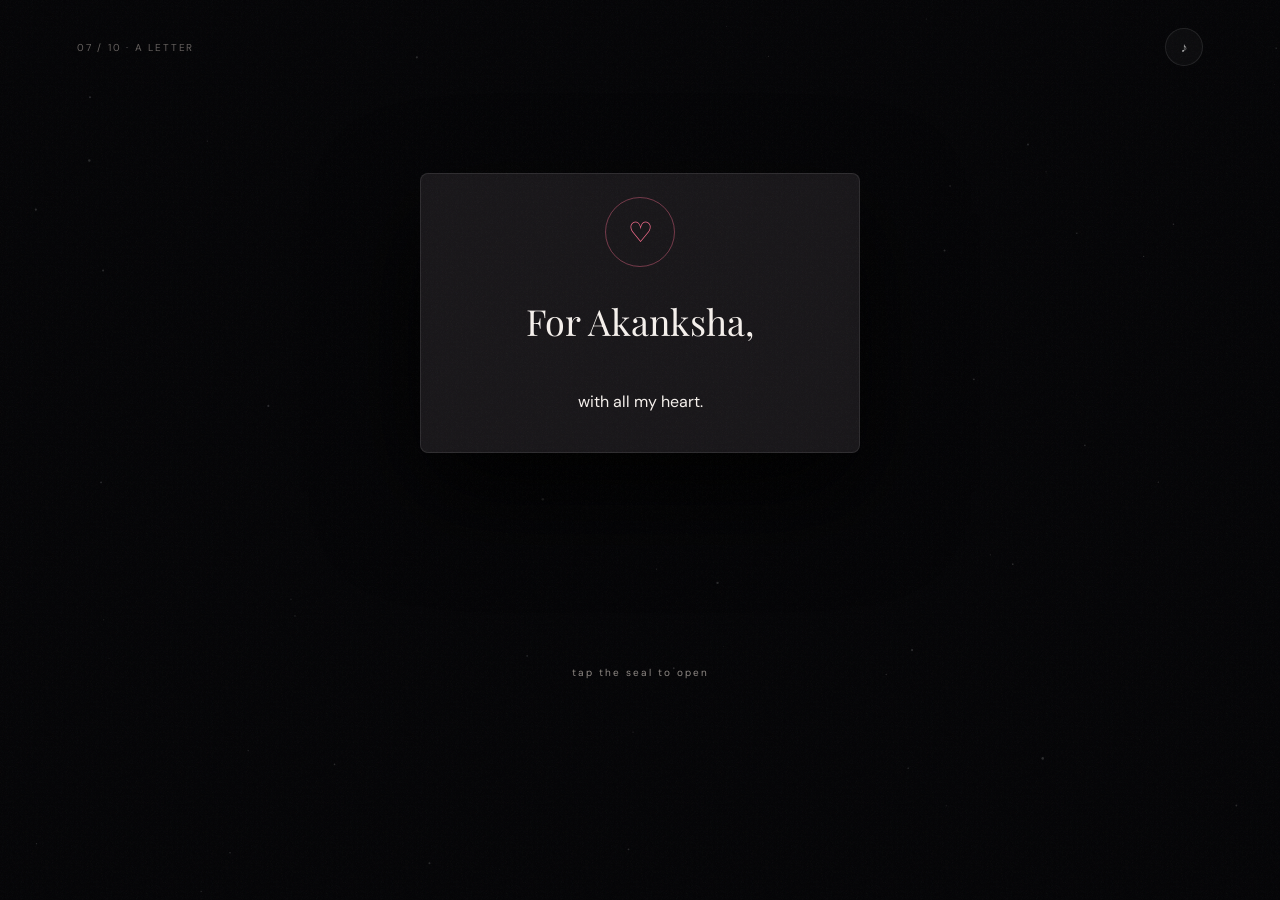
==== letter.html @ b747b957 "Add files via upload" ====
<!doctype html><html><head><meta charset="utf-8"><meta name="viewport" content="width=device-width,initial-scale=1"><title>A Letter For Akanksha</title><link rel="stylesheet" href="assets/styles.css"></head><body data-page="letter"><canvas id="fx"></canvas><div class="grain"></div><main class="page"><nav>07 / 10 · A LETTER <button data-sound>♪</button></nav><section id="envelope" class="envelope"><div><div class="seal" id="open">♡</div><h2>For Akanksha,</h2><p>with all my heart.</p></div><small>tap the seal to open</small></section><article id="letter" class="letter"><small>06 OCTOBER 2026 · 22ND BIRTHDAY · 2 YEARS OF US</small><h1>My Akanksha,</h1><div class="letter-body">
<p>Happy 22nd birthday to the person who somehow became one of the most important parts of my life without either of us knowing, on that first ordinary day when I sent you a birthday message on 6 October 2024. When I look back at that day now, it is honestly crazy to think that one small message became the first page of everything we have today. I did not know where that first move would take us. I only knew that I wanted to start a conversation with you. And today, two years later, I am sitting here trying to put two years of memories, feelings, laughter, adventures, arguments, comfort, and love into words — and I already know that no letter can ever be enough.</p>
<p>I still remember our first date at Seawoods Mall on 23 October. There are so many things about that day that I could write about, but the one that always makes me smile is that I made you dance in the mall. Looking back, it feels like such a perfect preview of what our relationship would become: me being a little crazy, you going along with it, and both of us creating a memory that neither of us expected. From there we went to the Chinese Temple, and somehow a simple first date became the beginning of a very long list of places, roads, temples, sunsets, festivals, food stops, and random little moments that now mean so much to me.</p>
<p>We have gone on so many long drives that sometimes I think the road itself became one of our favourite places. I love those moments because we never needed an extraordinary destination to have a good time. Sometimes it was just us, a road ahead, music playing, conversations going nowhere and everywhere, and that comfortable feeling of being together. Those drives taught me that a memory does not have to be a huge event. Sometimes the best memories are the ones where absolutely nothing special is happening — except that you are there.</p>
<p>Then there was the sunset at Marine Drive. There is something about sitting there with someone you love while the sky changes colour and the city keeps moving around you. It makes you stop for a moment. And when I think about that evening, I don't just remember the sunset. I remember how it felt to share it with you. I think that is what you have done to so many ordinary places in my life: you made them personal.</p>
<p>I also can't forget our Ekvira Temple trip in Lonavala and the way that day kept giving us little surprises. On the way back, we stopped at Maple and somehow ended up enjoying free chocolates and snacks like we had discovered treasure. It sounds like such a small thing, but those are exactly the moments I want to keep. The silly ones. The unexpected ones. The ones that would sound completely ordinary if I told someone else, but become special because they happened with you.</p>
<p>Then came Byculla Zoo, another chapter in our growing collection of places. Ambernath Shiv Temple gave us one of my favourite unusual memories — drawing each other's faces on tiny pieces of paper. I don't know how two people can turn a small sheet of paper into something worth remembering years later, but apparently we can. Kala Ghoda Festival in CST became another story, another day of walking around, seeing things, laughing, exploring, and simply being together.</p>
<p>And then I got to be part of your sister's Haldi ceremony in your village. That day was different. It was not just another outing for us. I got to see another part of your world, meet people important to you, and be there for a family celebration. We enjoyed so much, and I remember feeling genuinely happy that I could be included in something that mattered to you and your family. Moments like that make me realise that our story isn't only about dates and trips. It is also about slowly becoming part of each other's worlds.</p>
<p>Gudi Padwa is another memory I hold close. Seeing us both dressed traditionally, visiting temples, and spending that day together felt beautiful in a completely different way. There was something peaceful about it. Looking at those memories now, I realise how much has changed since that first birthday message — and at the same time, how much of the same feeling is still there.</p>
<p>Two years with you have taught me that love is not only about the dramatic moments. It is about the small things that quietly become important. It is remembering a joke that only makes sense to us. It is knowing how the other person reacts to something before they even say it. It is sending a random message. It is laughing at something stupid. It is going for a drive without a perfect plan. It is getting irritated, getting over it, and still choosing each other. It is making plans, changing plans, and sometimes making absolutely no plans at all. It is finding comfort in the presence of one person.</p>
<p>Akanksha, I want you to know that I am proud of the person you are becoming. You are turning 22, and I hope this year gives you more reasons to smile, more opportunities to grow, more adventures than you expect, and the courage to chase everything you want. I hope you never feel like you have to become someone else to be worthy of anything. I hope you always remember how much there is to love about the person you already are.</p>
<p>I also want to thank you. Thank you for the memories. Thank you for the patience. Thank you for the laughter. Thank you for the random conversations and the serious ones. Thank you for every long drive, every temple visit, every sunset, every festival, every food stop, every photo, every silly drawing, every celebration, and every ordinary day that became special simply because you were there. Thank you for being part of these two years of my life.</p>
<p>When we started on 6 October 2024, I couldn't have imagined that two years later I would have this many memories to look back on. And the best part is that I don't want this letter to feel like a conclusion. I don't want these two years to be a finished story. I want them to be the first two chapters of something much, much longer.</p>
<p>I want more sunsets with you. More long drives. More random plans. More festivals. More temples. More food adventures. More photos that we will laugh about years later. More days where we have no idea where we are going and somehow end up somewhere memorable. More birthdays. More celebrations. More ordinary evenings that turn into favourite memories. More versions of us that we haven't met yet.</p>
<p>And if there is one thing I hope you take from this letter, it is this: you matter to me. Not because of one perfect moment, not because of one date, and not because of one photograph. You matter because somewhere between that first message and everything that followed, you became part of the way I see my life. When something funny happens, I want to tell you. When I see something beautiful, I want to share it with you. When I think about places I want to go, I imagine you there. And when I think about the memories I want to make in the future, your name somehow keeps appearing in them.</p>
<p>So today, on your 22nd birthday, I hope you feel loved. I hope you feel celebrated. I hope you look at this little world I made for you and realise that behind every animation, every photo, every word, and every tiny detail is one very simple thought: <strong>I am really glad I made that first move.</strong></p>
<p>Happy 22nd birthday, Akanksha. Happy two years to us. Thank you for being one of the most beautiful chapters of my life so far. And here's to every chapter we haven't written yet.</p>
<p class="signature">Always yours,<br><strong>Yash</strong> ♡</p></div></article><a id="letterNext" class="primary hidden" href="final.html">THERE'S ONE LAST THING →</a></main><script src="assets/app.js"></script></body></html>
---- assets/styles.css ----
@import url('https://fonts.googleapis.com/css2?family=DM+Sans:wght@300;400;500;600&family=Playfair+Display:ital,wght@0,400;1,400;1,500&display=swap');:root{--bg:#050507;--fg:#f6f1ed;--muted:#8f8985;--pink:#ff6f91;--soft:#ffb3c6;--line:#ffffff18}*{box-sizing:border-box}html,body{margin:0;background:var(--bg);color:var(--fg);font-family:DM Sans,sans-serif}body{overflow-x:hidden}.grain{position:fixed;inset:-50%;z-index:20;pointer-events:none;opacity:.045;background-image:url("data:image/svg+xml,%3Csvg xmlns='http://www.w3.org/2000/svg' width='180' height='180'%3E%3Cfilter id='n'%3E%3CfeTurbulence baseFrequency='.8' numOctaves='4'/%3E%3C/filter%3E%3Crect width='100%25' height='100%25' filter='url(%23n)'/%3E%3C/svg%3E")}#fx{position:fixed;inset:0;z-index:0;pointer-events:none}.page{position:relative;z-index:1;min-height:100vh;padding:28px 6vw 90px}.entry{display:grid;place-items:center;text-align:center;overflow:hidden}.entry section{max-width:850px}.entry h1,.center h1{font:400 clamp(65px,11vw,155px)/.86 'Playfair Display';letter-spacing:-.06em;margin:25px 0}.entry h1 span{color:var(--pink)}.entry p,.center>p{color:#aaa;line-height:1.8}.entry small,small{font-size:10px;letter-spacing:.2em;color:var(--muted)}.orb{position:absolute;width:100px;height:100px;border:1px solid #ff6f9166;border-radius:50%;display:grid;place-items:center;color:var(--pink);font-size:30px;box-shadow:0 0 80px #ff6f9120;transform:translateY(-190px);animation:float 4s infinite ease-in-out}.primary{display:inline-flex;align-items:center;justify-content:center;gap:18px;margin-top:22px;padding:15px 22px;border-radius:100px;border:1px solid #ffffff26;background:#ffffff09;color:white;text-decoration:none;font-size:10px;letter-spacing:.16em;transition:.3s;backdrop-filter:blur(10px)}.primary:hover{background:white;color:#050507;transform:translateY(-3px)}.hint{margin-top:20px;color:#555;font-size:10px;letter-spacing:.16em}nav{display:flex;justify-content:space-between;align-items:center;color:#65605e;font-size:10px;letter-spacing:.18em}nav button{width:38px;height:38px;border-radius:50%;background:#ffffff08;border:1px solid var(--line);color:#aaa}.center{text-align:center;max-width:1000px;margin:auto}.tall{min-height:82vh;display:flex;flex-direction:column;justify-content:center;align-items:center}.center em{color:var(--soft)}.date{margin:30px 0;width:310px;padding:25px;border:1px solid var(--line);border-radius:20px;background:#ffffff06;display:grid;gap:7px}.date b{font:80px/1 'Playfair Display'}.date strong{font-size:10px;letter-spacing:.2em}.timeline{max-width:850px;margin:auto;padding:80px 0}.timeline article{max-width:600px;margin:0 auto 100px}.timeline h2{font:40px 'Playfair Display';margin:12px 0}.timeline p{color:#999;line-height:1.9}.timeline article:nth-child(even){margin-left:auto;margin-right:0}.timeline article:nth-child(odd){margin-left:0}.timeline article small{color:var(--soft)}#memoryStage{height:68vh;min-height:500px;position:relative;perspective:1200px;overflow:hidden;margin-top:25px}.memory-card{position:absolute;left:50%;top:50%;width:180px;height:235px;border-radius:14px;overflow:hidden;border:1px solid #ffffff2a;box-shadow:0 25px 80px #000;cursor:pointer;background:#111}.memory-card img{width:100%;height:100%;object-fit:cover}.memory-card span{position:absolute;bottom:12px;left:12px;font-size:9px;letter-spacing:.14em;z-index:2}.controls{max-width:1000px;margin:0 auto 25px;display:flex;justify-content:space-between;color:#555;font-size:9px;letter-spacing:.15em}.controls button{border:1px solid var(--line);background:none;color:#999;border-radius:30px;padding:10px 15px;font-size:9px;letter-spacing:.15em}#detail{display:none;position:fixed;inset:7%;z-index:30;background:#09090bfa;border:1px solid var(--line);border-radius:22px;overflow:hidden;grid-template-columns:1fr 1fr;backdrop-filter:blur(20px)}#detail.open{display:grid}#detail>button{position:absolute;right:15px;top:10px;background:none;border:0;color:white;font-size:28px;z-index:2}.photo{background:center/cover no-repeat}.detailText{padding:50px;align-self:center}#detail>div:last-child{padding:8vw 5vw;align-self:center}#detail h2{font:48px 'Playfair Display';margin:12px 0}#detail p{color:#999;line-height:1.8}.quote{font:italic 22px 'Playfair Display';color:#999;max-width:500px}.machine{}.machine #slot,#slot{width:min(350px,80vw);height:420px;border:1px solid var(--line);border-radius:20px;display:grid;place-items:center;margin:25px auto;background:#101012;overflow:hidden;position:relative}#slot span{font:120px 'Playfair Display';color:#333}#slot img{position:absolute;width:100%;height:100%;object-fit:cover}.quiz{min-height:82vh;display:grid;place-items:center;text-align:center}.quiz h1{font:clamp(42px,7vw,80px) 'Playfair Display';max-width:850px}.options{display:grid;grid-template-columns:1fr 1fr;gap:12px;max-width:700px;margin:auto}.option{padding:20px;border:1px solid var(--line);background:#ffffff06;color:#ddd;border-radius:14px;cursor:pointer}.option:hover{border-color:#ff6f9166}.result{font:80px 'Playfair Display'}.quiz p{color:#777}.cake,#cake{position:relative;width:270px;height:240px;margin:20px auto}.tier{position:absolute;left:50%;transform:translateX(-50%);background:linear-gradient(#ffe5eb,#dc8e9d);border-radius:18px}.one{width:245px;height:80px;bottom:0}.two{width:200px;height:70px;bottom:68px}.three{width:150px;height:55px;bottom:128px}.candle{position:absolute;bottom:178px;color:#ffb3c6;z-index:2;font-size:25px;animation:flick 0.5s infinite alternate}.a{left:70px}.b{left:122px}.c{left:174px}#bdayMsg{opacity:0;color:var(--soft);font:italic 26px 'Playfair Display';transition:.5s}#bdayMsg.show{opacity:1}#reasons{max-width:1000px;margin:30px auto;display:grid;grid-template-columns:repeat(4,1fr);gap:12px}.reason{aspect-ratio:1;border:1px solid var(--line);border-radius:16px;padding:20px;position:relative;display:flex;align-items:flex-end;background:#ffffff04;cursor:pointer;transition:.3s}.reason:hover{transform:translateY(-5px)}.reason i{position:absolute;top:15px;left:15px;color:#555;font-style:normal;font-size:10px}.reason p{font:18px/1.35 'Playfair Display';color:#ddd;opacity:.18}.reason.open p{opacity:1}.end{text-align:center;padding:120px 0}.end h2{font:clamp(55px,8vw,100px)/.9 'Playfair Display'}.end em{color:var(--soft)}.envelope{min-height:80vh;display:grid;place-items:center;text-align:center}.envelope>div{width:min(440px,85vw);height:280px;border:1px solid var(--line);border-radius:8px;background:#19171a;display:grid;place-items:center;align-content:center;box-shadow:0 40px 100px #000}.envelope h2{font:36px 'Playfair Display'}.seal{width:70px;height:70px;border-radius:50%;border:1px solid #ff6f9166;color:var(--pink);display:grid;place-items:center;font-size:28px;cursor:pointer}.letter{display:none;background:#f1e9df;color:#2d2523;max-width:850px;margin:40px auto;padding:8vw;border-radius:4px;box-shadow:0 30px 100px #000}.letter.open{display:block}.letter h1{font:58px 'Playfair Display';margin:40px 0}.letter-body p{font:17px/1.95 Georgia,serif;margin:0 0 24px}.signature{font:italic 24px 'Playfair Display'}.hidden{display:none}.final{display:grid;place-items:center;text-align:center;overflow:hidden}.final h1{font:clamp(70px,12vw,170px)/.85 'Playfair Display'}.heart{font-size:80px;color:var(--pink);filter:drop-shadow(0 0 35px #ff6f9166);animation:beat 1.4s infinite}.final h2{font-size:12px;letter-spacing:.35em}.final h2 span{color:var(--pink);margin:0 10px}.final p{color:#999;line-height:1.8}.final-line{font:italic 26px 'Playfair Display';color:var(--soft);margin:30px}.star{position:absolute;width:2px;height:2px;background:#fff;border-radius:50%;animation:twinkle 2s infinite alternate}.secret{position:absolute;bottom:25px;right:25px;background:none;border:0;color:#282128;font-size:20px}@keyframes float{50%{transform:translate(8px,-205px)}}@keyframes beat{50%{transform:scale(1.13)}}@keyframes flick{to{transform:translateY(-3px);opacity:.7}}@keyframes twinkle{to{opacity:.2;transform:scale(.5)}}@media(max-width:700px){.page{padding:22px 5vw 70px}.entry h1,.center h1{font-size:19vw}.orb{width:80px;height:80px;transform:translateY(-180px)}.timeline article,.timeline article:nth-child(even),.timeline article:nth-child(odd){margin-left:20px;margin-right:0}.memory-card{width:140px;height:190px}#detail{inset:4%;grid-template-columns:1fr;overflow:auto}#detail .photo{min-height:300px}#detail>div:last-child{padding:30px}.options{grid-template-columns:1fr}#reasons{grid-template-columns:repeat(2,1fr)}.reason p{font-size:15px}.letter{padding:11vw 8vw}.letter h1{font-size:43px}.letter-body p{font-size:16px}}


/* CINEMATIC PAGE TRANSITIONS */
.page-transition{position:fixed;inset:0;z-index:9999;pointer-events:none;overflow:hidden;background:#050507;opacity:0;visibility:hidden;transition:opacity .45s ease,visibility .45s ease}.page-transition:before,.page-transition:after{content:"";position:absolute;left:50%;top:50%;width:0;height:0;border-radius:50%;transform:translate(-50%,-50%);background:#ff6f91;transition:width .95s cubic-bezier(.76,0,.24,1),height .95s cubic-bezier(.76,0,.24,1)}.page-transition:after{background:#050507;transition-delay:.06s}.page-transition.active{opacity:1;visibility:visible}.page-transition.active:before{width:170vmax;height:170vmax}.page-transition.active:after{width:155vmax;height:155vmax}.transition-wordmark{position:absolute;z-index:3;inset:0;display:grid;place-items:center;text-align:center;opacity:0;transform:scale(.82);transition:opacity .35s ease .2s,transform .7s cubic-bezier(.2,.8,.2,1) .2s}.page-transition.active .transition-wordmark{opacity:1;transform:scale(1)}.transition-wordmark strong{display:block;font:italic clamp(34px,7vw,88px) "Playfair Display",serif;color:#fff;letter-spacing:-.04em}.transition-wordmark span{display:block;margin-top:12px;color:rgba(255,255,255,.55);font-size:9px;letter-spacing:.32em}.page.page-enter{animation:pageEnter 1s cubic-bezier(.16,1,.3,1) both}.page.page-enter>*{animation:contentRise .9s cubic-bezier(.16,1,.3,1) both}.page.page-enter>*:nth-child(2){animation-delay:.08s}.page.page-enter>*:nth-child(3){animation-delay:.15s}.page.page-enter>*:nth-child(4){animation-delay:.22s}@keyframes pageEnter{from{opacity:0;transform:scale(1.035);filter:blur(10px)}to{opacity:1;transform:none;filter:none}}@keyframes contentRise{from{opacity:0;transform:translateY(22px)}to{opacity:1;transform:none}}body.leaving .page{animation:pageLeave .55s ease forwards}@keyframes pageLeave{to{opacity:0;transform:scale(.985);filter:blur(8px)}}
.memory-chapters article{position:relative;overflow:hidden;transition:transform .45s ease,background .45s ease,border-color .45s ease;}
.memory-chapters article:hover{transform:translateY(-8px) scale(1.015);}
.memory-no{position:absolute;right:18px;top:12px;font-family:serif;font-size:3.5rem;line-height:1;opacity:.08;font-weight:700;pointer-events:none;}
.memory-chapters article:nth-child(odd){transform-origin:left center}.memory-chapters article:nth-child(even){transform-origin:right center}
@media(max-width:700px){.memory-no{font-size:2.5rem}.memory-chapters article:hover{transform:translateY(-4px)}}
#detail .photo{display:grid;grid-template-columns:repeat(2,minmax(0,1fr));gap:10px;background:none;min-height:0;max-height:52vh;overflow:auto;padding:4px}
#detail .photo img{width:100%;height:180px;object-fit:cover;border-radius:14px;display:block}
.photo-count{margin:18px auto;text-align:center;letter-spacing:.16em;opacity:.55;font-size:11px}
@media(max-width:600px){#detail .photo img{height:125px}}
.mapper{display:grid;grid-template-columns:repeat(4,minmax(0,1fr));gap:16px;margin:30px 0}.map-card{background:rgba(255,255,255,.05);border:1px solid rgba(255,255,255,.12);border-radius:18px;padding:10px}.map-card img{width:100%;aspect-ratio:3/2;object-fit:cover;border-radius:12px}.map-card strong{display:block;margin:9px 2px 7px;font-size:12px;letter-spacing:.12em}.map-card select{width:100%;background:#151017;color:#fff;border:1px solid rgba(255,255,255,.2);border-radius:9px;padding:8px}@media(max-width:900px){.mapper{grid-template-columns:repeat(2,minmax(0,1fr))}}@media(max-width:520px){.mapper{grid-template-columns:1fr}}

/* V2.5 memory-universe fixes */
body.memory-modal-open{overflow:hidden}
#detail{inset:3vh 3vw;width:auto;height:94vh;max-height:94vh;z-index:80;background:rgba(7,7,9,.985);box-shadow:0 30px 120px rgba(0,0,0,.8);grid-template-columns:minmax(0,1.15fr) minmax(320px,.85fr)}
#detail::before{content:"";position:absolute;inset:0;pointer-events:none;background:radial-gradient(circle at 25% 35%,rgba(255,111,145,.07),transparent 35%),radial-gradient(circle at 80% 60%,rgba(255,255,255,.025),transparent 30%)}
#detail .photo{position:relative;z-index:1;display:grid;grid-template-columns:repeat(2,minmax(0,1fr));align-content:start;gap:12px;padding:28px;overflow-y:auto;max-height:none;height:100%;background:#050507}
#detail .photo img{width:100%;height:240px;object-fit:cover;border-radius:14px;border:1px solid rgba(255,255,255,.12);transition:transform .35s ease,filter .35s ease}
#detail .photo img:hover{transform:scale(1.02);filter:brightness(1.08)}
#detail>div:last-child{position:relative;z-index:1;padding:7vw 5vw;align-self:center}
#detail h2{font-size:clamp(38px,4vw,64px);line-height:.98}
#detail>button{position:absolute;right:18px;top:14px;width:44px;height:44px;border:1px solid rgba(255,255,255,.16);border-radius:50%;background:rgba(0,0,0,.45);color:#fff;font-size:27px;line-height:1;cursor:pointer;z-index:10}
.controls{align-items:center;gap:16px;flex-wrap:wrap}.setup-link{color:#777;text-decoration:none;font-size:9px;letter-spacing:.15em}.setup-link:hover{color:#fff}
.empty-memory{height:100%;display:grid;place-items:center;text-align:center;padding:40px}.empty-memory h2{font:42px 'Playfair Display';margin:15px}.empty-memory p{color:#777;max-width:500px;line-height:1.7}
@media(max-width:800px){#detail{inset:2vh 2vw;height:96vh;max-height:96vh;grid-template-columns:1fr;grid-template-rows:55% 45%;overflow:auto}#detail .photo{grid-template-columns:repeat(2,minmax(0,1fr));padding:14px;height:100%}#detail .photo img{height:150px}#detail>div:last-child{padding:25px 28px 35px;align-self:start}#detail h2{font-size:38px}.empty-memory h2{font-size:34px}}


/* V2.6 MEMORY UNIVERSE — clean 3D carousel */
#memoryStage{height:64vh;min-height:520px;position:relative;perspective:1500px;overflow:hidden;margin:10px auto 0;touch-action:pan-y;isolation:isolate}
#memoryStage::before{content:"";position:absolute;left:50%;top:50%;width:min(760px,70vw);height:420px;transform:translate(-50%,-50%);background:radial-gradient(ellipse,rgba(255,111,145,.09),transparent 68%);filter:blur(20px);pointer-events:none}
.memory-card-v2{position:absolute;left:50%;top:50%;width:220px;height:310px;padding:0;border:1px solid rgba(255,255,255,.18);border-radius:20px;background:#111;overflow:hidden;cursor:pointer;color:#fff;text-align:left;box-shadow:0 28px 80px rgba(0,0,0,.65),0 0 0 1px rgba(255,255,255,.025) inset;transition:transform .65s cubic-bezier(.16,1,.3,1),opacity .5s ease,box-shadow .5s ease;transform-style:preserve-3d;will-change:transform,opacity}
.memory-card-v2:hover{box-shadow:0 35px 100px rgba(0,0,0,.8),0 0 40px rgba(255,111,145,.09);border-color:rgba(255,179,198,.45)}
.memory-image{position:absolute;inset:0;background:linear-gradient(135deg,#19151a,#08080a);overflow:hidden}
.memory-image img{width:100%;height:100%;display:block;object-fit:cover;opacity:1;filter:saturate(.92) contrast(1.04);transition:transform .7s ease,filter .5s ease}
.memory-card-v2:hover .memory-image img{transform:scale(1.04);filter:saturate(1.02) contrast(1.06)}
.memory-image img.broken{display:none}.photo-fallback{display:none;position:absolute;inset:0;place-items:center;color:#777;font:14px 'DM Sans';letter-spacing:.12em}.photo-fallback.show{display:grid}
.memory-overlay{position:absolute;inset:0;background:linear-gradient(to bottom,rgba(0,0,0,.03) 35%,rgba(0,0,0,.88) 100%)}
.memory-meta{position:absolute;left:18px;right:18px;bottom:17px;display:grid;gap:5px;text-shadow:0 2px 12px #000}
.memory-meta span{font:italic 12px 'Playfair Display';color:#ffb3c6}.memory-meta small{font-size:8px;color:#ddd;letter-spacing:.18em}.memory-meta strong{font:23px/1.03 'Playfair Display';font-weight:400}.memory-meta em{font-style:normal;font-size:8px;letter-spacing:.15em;color:#aaa}
.controls{position:relative;z-index:5;max-width:1050px;margin:0 auto 25px;display:flex;justify-content:space-between;align-items:center;gap:16px;color:#666;font-size:9px;letter-spacing:.15em}
#detail{z-index:100;backdrop-filter:blur(25px)}
#detail .detail-photo{position:relative;min-width:0;min-height:0;overflow:hidden;border-radius:14px;background:#111}
#detail .detail-photo img{position:relative;z-index:1;width:100%;height:230px;object-fit:cover;border-radius:14px;display:block}
#detail .detail-photo .photo-fallback{z-index:2}
@media(max-width:900px){#memoryStage{height:58vh;min-height:430px}.memory-card-v2{width:190px;height:270px}.controls{padding:0 12px}}
@media(max-width:600px){#memoryStage{height:56vh;min-height:410px}.memory-card-v2{width:165px;height:235px}.memory-meta{left:14px;right:14px;bottom:13px}.memory-meta strong{font-size:19px}.memory-meta small{font-size:7px}.controls{flex-wrap:wrap;justify-content:center}.controls span{order:3;width:100%;text-align:center}}
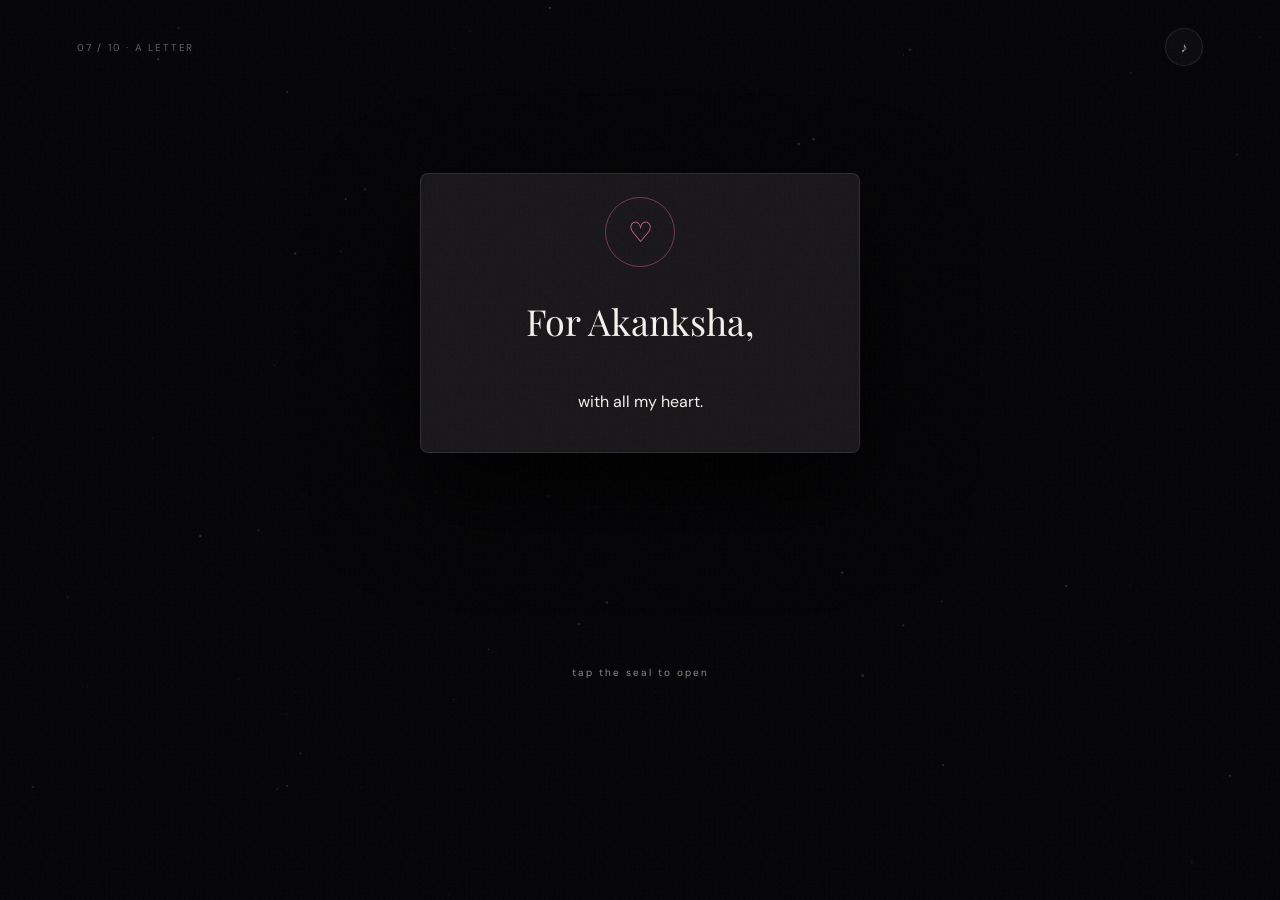
==== commit 2f6d6cd8: "Update letter.html" ====
--- a/letter.html
+++ b/letter.html
@@ -1,6 +1,6 @@
 <!doctype html><html><head><meta charset="utf-8"><meta name="viewport" content="width=device-width,initial-scale=1"><title>A Letter For Akanksha</title><link rel="stylesheet" href="assets/styles.css"></head><body data-page="letter"><canvas id="fx"></canvas><div class="grain"></div><main class="page"><nav>07 / 10 · A LETTER <button data-sound>♪</button></nav><section id="envelope" class="envelope"><div><div class="seal" id="open">♡</div><h2>For Akanksha,</h2><p>with all my heart.</p></div><small>tap the seal to open</small></section><article id="letter" class="letter"><small>06 OCTOBER 2026 · 22ND BIRTHDAY · 2 YEARS OF US</small><h1>My Akanksha,</h1><div class="letter-body">
 <p>Happy 22nd birthday to the person who somehow became one of the most important parts of my life without either of us knowing, on that first ordinary day when I sent you a birthday message on 6 October 2024. When I look back at that day now, it is honestly crazy to think that one small message became the first page of everything we have today. I did not know where that first move would take us. I only knew that I wanted to start a conversation with you. And today, two years later, I am sitting here trying to put two years of memories, feelings, laughter, adventures, arguments, comfort, and love into words — and I already know that no letter can ever be enough.</p>
-<p>I still remember our first date at Seawoods Mall on 23 October. There are so many things about that day that I could write about, but the one that always makes me smile is that I made you dance in the mall. Looking back, it feels like such a perfect preview of what our relationship would become: me being a little crazy, you going along with it, and both of us creating a memory that neither of us expected. From there we went to the Chinese Temple, and somehow a simple first date became the beginning of a very long list of places, roads, temples, sunsets, festivals, food stops, and random little moments that now mean so much to me.</p>
+<p>I still remember our first date at Seawoods Mall on 23 October. There are so many things about that day that I could write about, but the one that always makes me smile is that I made you dance in the mall. Looking back, it feels like such a perfect preview of what our relationship would become: me being a little crazy, you going along with it, and both of us creating a memory that neither of us expected. Then we make counless memories we went to the Chinese Temple, and somehow a simple first date became the beginning of a very long list of places, roads, temples, sunsets, festivals, food stops, and random little moments that now mean so much to me.</p>
 <p>We have gone on so many long drives that sometimes I think the road itself became one of our favourite places. I love those moments because we never needed an extraordinary destination to have a good time. Sometimes it was just us, a road ahead, music playing, conversations going nowhere and everywhere, and that comfortable feeling of being together. Those drives taught me that a memory does not have to be a huge event. Sometimes the best memories are the ones where absolutely nothing special is happening — except that you are there.</p>
 <p>Then there was the sunset at Marine Drive. There is something about sitting there with someone you love while the sky changes colour and the city keeps moving around you. It makes you stop for a moment. And when I think about that evening, I don't just remember the sunset. I remember how it felt to share it with you. I think that is what you have done to so many ordinary places in my life: you made them personal.</p>
 <p>I also can't forget our Ekvira Temple trip in Lonavala and the way that day kept giving us little surprises. On the way back, we stopped at Maple and somehow ended up enjoying free chocolates and snacks like we had discovered treasure. It sounds like such a small thing, but those are exactly the moments I want to keep. The silly ones. The unexpected ones. The ones that would sound completely ordinary if I told someone else, but become special because they happened with you.</p>
